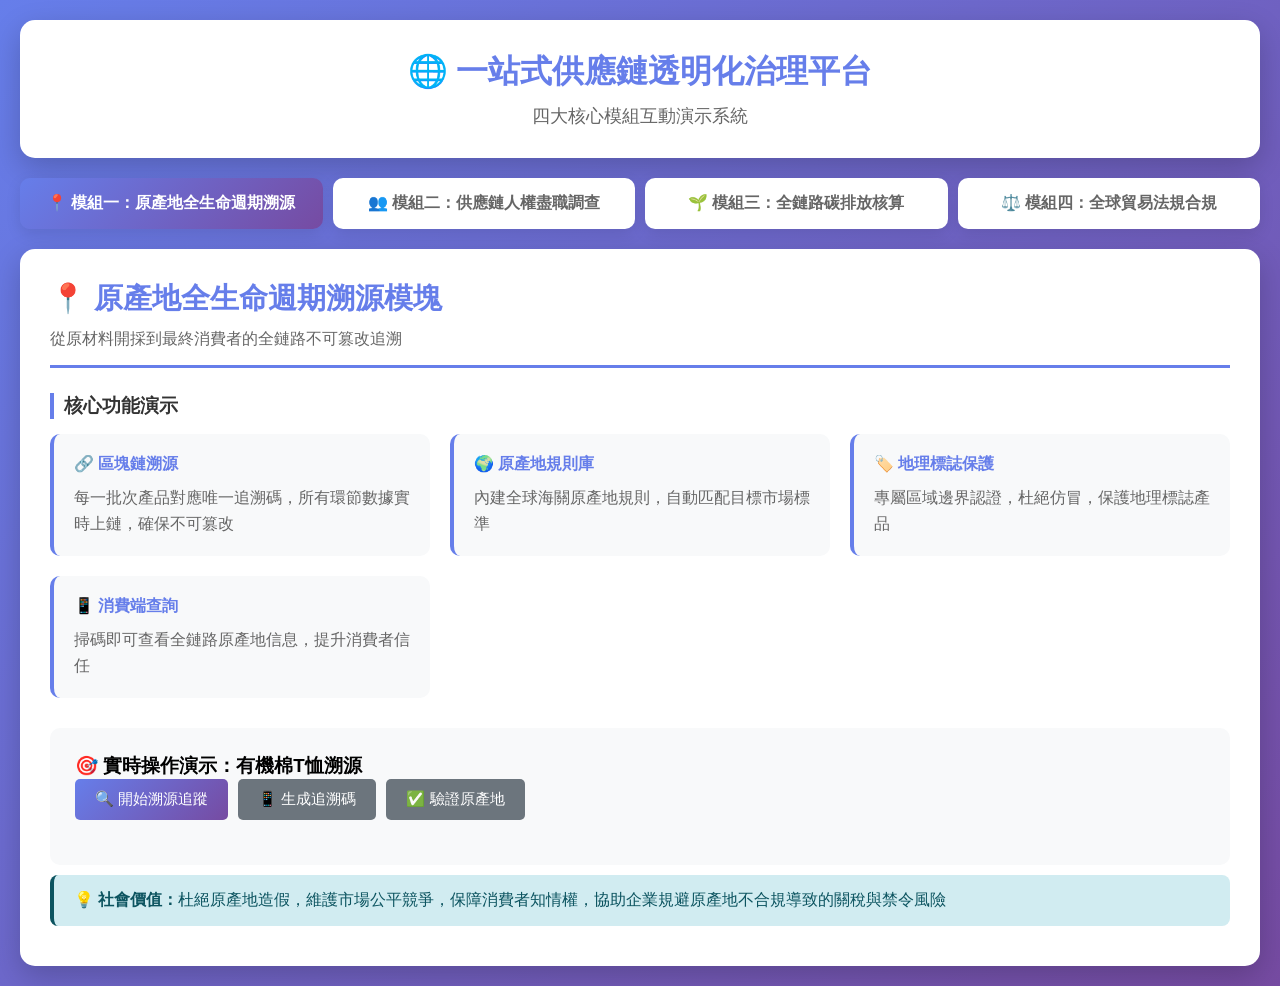
==== Qwen_html_20260528_eiwhql2lk.html @ cb11fee1 "first commit" ====
<!DOCTYPE html>
<html lang="zh-TW">
<head>
    <meta charset="UTF-8">
    <meta name="viewport" content="width=device-width, initial-scale=1.0">
    <title>一站式供應鏈透明化治理平台 - 核心模組演示</title>
    <style>
        * {
            margin: 0;
            padding: 0;
            box-sizing: border-box;
        }

        body {
            font-family: 'Microsoft JhengHei', 'PingFang TC', sans-serif;
            background: linear-gradient(135deg, #667eea 0%, #764ba2 100%);
            min-height: 100vh;
            padding: 20px;
        }

        .container {
            max-width: 1400px;
            margin: 0 auto;
        }

        .header {
            background: white;
            padding: 30px;
            border-radius: 15px;
            box-shadow: 0 10px 30px rgba(0,0,0,0.2);
            margin-bottom: 20px;
            text-align: center;
        }

        .header h1 {
            color: #667eea;
            font-size: 2em;
            margin-bottom: 10px;
        }

        .header p {
            color: #666;
            font-size: 1.1em;
        }

        .module-tabs {
            display: flex;
            gap: 10px;
            margin-bottom: 20px;
            flex-wrap: wrap;
        }

        .tab-btn {
            flex: 1;
            min-width: 200px;
            padding: 15px 25px;
            background: white;
            border: none;
            border-radius: 10px;
            cursor: pointer;
            font-size: 1em;
            font-weight: bold;
            color: #666;
            transition: all 0.3s;
            box-shadow: 0 5px 15px rgba(0,0,0,0.1);
        }

        .tab-btn:hover {
            transform: translateY(-3px);
            box-shadow: 0 8px 20px rgba(0,0,0,0.15);
        }

        .tab-btn.active {
            background: linear-gradient(135deg, #667eea 0%, #764ba2 100%);
            color: white;
        }

        .module-content {
            display: none;
            background: white;
            padding: 30px;
            border-radius: 15px;
            box-shadow: 0 10px 30px rgba(0,0,0,0.2);
            animation: fadeIn 0.5s;
        }

        .module-content.active {
            display: block;
        }

        @keyframes fadeIn {
            from { opacity: 0; transform: translateY(20px); }
            to { opacity: 1; transform: translateY(0); }
        }

        .module-header {
            border-bottom: 3px solid #667eea;
            padding-bottom: 15px;
            margin-bottom: 25px;
        }

        .module-header h2 {
            color: #667eea;
            font-size: 1.8em;
            margin-bottom: 10px;
        }

        .module-header p {
            color: #666;
        }

        .demo-section {
            margin-bottom: 30px;
        }

        .demo-section h3 {
            color: #333;
            margin-bottom: 15px;
            padding-left: 10px;
            border-left: 4px solid #667eea;
        }

        .feature-grid {
            display: grid;
            grid-template-columns: repeat(auto-fit, minmax(300px, 1fr));
            gap: 20px;
            margin-bottom: 20px;
        }

        .feature-card {
            background: #f8f9fa;
            padding: 20px;
            border-radius: 10px;
            border-left: 4px solid #667eea;
        }

        .feature-card h4 {
            color: #667eea;
            margin-bottom: 10px;
        }

        .feature-card p {
            color: #666;
            line-height: 1.6;
        }

        .interactive-demo {
            background: #f8f9fa;
            padding: 25px;
            border-radius: 10px;
            margin-top: 20px;
        }

        .demo-controls {
            display: flex;
            gap: 10px;
            margin-bottom: 20px;
            flex-wrap: wrap;
        }

        .btn {
            padding: 10px 20px;
            background: linear-gradient(135deg, #667eea 0%, #764ba2 100%);
            color: white;
            border: none;
            border-radius: 5px;
            cursor: pointer;
            font-size: 0.95em;
            transition: all 0.3s;
        }

        .btn:hover {
            transform: translateY(-2px);
            box-shadow: 0 5px 15px rgba(102, 126, 234, 0.4);
        }

        .btn-secondary {
            background: #6c757d;
        }

        .data-display {
            background: white;
            padding: 20px;
            border-radius: 8px;
            border: 1px solid #dee2e6;
            margin-top: 15px;
        }

        .traceability-tree {
            display: flex;
            flex-direction: column;
            gap: 15px;
        }

        .tree-node {
            background: linear-gradient(135deg, #667eea 0%, #764ba2 100%);
            color: white;
            padding: 15px 20px;
            border-radius: 8px;
            position: relative;
            margin-left: 30px;
        }

        .tree-node::before {
            content: "▸";
            position: absolute;
            left: -25px;
            color: #667eea;
            font-size: 1.5em;
        }

        .tree-node.supplier {
            background: linear-gradient(135deg, #f093fb 0%, #f5576c 100%);
        }

        .tree-node.manufacturer {
            background: linear-gradient(135deg, #4facfe 0%, #00f2fe 100%);
        }

        .tree-node.retailer {
            background: linear-gradient(135deg, #43e97b 0%, #38f9d7 100%);
        }

        .risk-indicator {
            display: inline-block;
            padding: 5px 12px;
            border-radius: 20px;
            font-size: 0.85em;
            font-weight: bold;
            margin-left: 10px;
        }

        .risk-low {
            background: #d4edda;
            color: #155724;
        }

        .risk-medium {
            background: #fff3cd;
            color: #856404;
        }

        .risk-high {
            background: #f8d7da;
            color: #721c24;
        }

        .stats-grid {
            display: grid;
            grid-template-columns: repeat(auto-fit, minmax(200px, 1fr));
            gap: 15px;
            margin: 20px 0;
        }

        .stat-card {
            background: linear-gradient(135deg, #667eea 0%, #764ba2 100%);
            color: white;
            padding: 20px;
            border-radius: 10px;
            text-align: center;
        }

        .stat-card .number {
            font-size: 2.5em;
            font-weight: bold;
            margin-bottom: 5px;
        }

        .stat-card .label {
            font-size: 0.9em;
            opacity: 0.9;
        }

        .progress-bar {
            width: 100%;
            height: 30px;
            background: #e9ecef;
            border-radius: 15px;
            overflow: hidden;
            margin: 10px 0;
        }

        .progress-fill {
            height: 100%;
            background: linear-gradient(90deg, #667eea 0%, #764ba2 100%);
            display: flex;
            align-items: center;
            justify-content: center;
            color: white;
            font-weight: bold;
            transition: width 0.5s;
        }

        table {
            width: 100%;
            border-collapse: collapse;
            margin-top: 15px;
        }

        th, td {
            padding: 12px;
            text-align: left;
            border-bottom: 1px solid #dee2e6;
        }

        th {
            background: #667eea;
            color: white;
        }

        tr:hover {
            background: #f8f9fa;
        }

        .badge {
            display: inline-block;
            padding: 4px 10px;
            border-radius: 12px;
            font-size: 0.85em;
            font-weight: bold;
        }

        .badge-success {
            background: #d4edda;
            color: #155724;
        }

        .badge-warning {
            background: #fff3cd;
            color: #856404;
        }

        .badge-danger {
            background: #f8d7da;
            color: #721c24;
        }

        .alert {
            padding: 15px 20px;
            border-radius: 8px;
            margin: 10px 0;
            border-left: 4px solid;
        }

        .alert-info {
            background: #d1ecf1;
            border-color: #0c5460;
            color: #0c5460;
        }

        .alert-warning {
            background: #fff3cd;
            border-color: #856404;
            color: #856404;
        }

        .alert-success {
            background: #d4edda;
            border-color: #155724;
            color: #155724;
        }

        .timeline {
            position: relative;
            padding-left: 30px;
        }

        .timeline::before {
            content: "";
            position: absolute;
            left: 10px;
            top: 0;
            bottom: 0;
            width: 2px;
            background: #667eea;
        }

        .timeline-item {
            position: relative;
            margin-bottom: 25px;
            padding: 15px;
            background: #f8f9fa;
            border-radius: 8px;
        }

        .timeline-item::before {
            content: "";
            position: absolute;
            left: -24px;
            top: 20px;
            width: 12px;
            height: 12px;
            border-radius: 50%;
            background: #667eea;
        }

        .timeline-item.completed::before {
            background: #28a745;
        }

        .timeline-item h4 {
            color: #667eea;
            margin-bottom: 5px;
        }

        .qr-code-demo {
            width: 150px;
            height: 150px;
            background: white;
            border: 3px solid #667eea;
            display: flex;
            align-items: center;
            justify-content: center;
            margin: 20px auto;
            font-size: 0.9em;
            color: #666;
        }

        @media print {
            body { background: white; }
            .module-tabs { display: none; }
            .module-content { display: block !important; page-break-after: always; }
        }
    </style>
</head>
<body>
    <div class="container">
        <div class="header">
            <h1>🌐 一站式供應鏈透明化治理平台</h1>
            <p>四大核心模組互動演示系統</p>
        </div>

        <div class="module-tabs">
            <button class="tab-btn active" onclick="showModule('module1')">
                📍 模組一：原產地全生命週期溯源
            </button>
            <button class="tab-btn" onclick="showModule('module2')">
                👥 模組二：供應鏈人權盡職調查
            </button>
            <button class="tab-btn" onclick="showModule('module3')">
                🌱 模組三：全鏈路碳排放核算
            </button>
            <button class="tab-btn" onclick="showModule('module4')">
                ⚖️ 模組四：全球貿易法規合規
            </button>
        </div>

        <!-- 模組一：原產地溯源 -->
        <div id="module1" class="module-content active">
            <div class="module-header">
                <h2>📍 原產地全生命週期溯源模塊</h2>
                <p>從原材料開採到最終消費者的全鏈路不可篡改追溯</p>
            </div>

            <div class="demo-section">
                <h3>核心功能演示</h3>
                <div class="feature-grid">
                    <div class="feature-card">
                        <h4>🔗 區塊鏈溯源</h4>
                        <p>每一批次產品對應唯一追溯碼，所有環節數據實時上鏈，確保不可篡改</p>
                    </div>
                    <div class="feature-card">
                        <h4>🌍 原產地規則庫</h4>
                        <p>內建全球海關原產地規則，自動匹配目標市場標準</p>
                    </div>
                    <div class="feature-card">
                        <h4>🏷️ 地理標誌保護</h4>
                        <p>專屬區域邊界認證，杜絕仿冒，保護地理標誌產品</p>
                    </div>
                    <div class="feature-card">
                        <h4>📱 消費端查詢</h4>
                        <p>掃碼即可查看全鏈路原產地信息，提升消費者信任</p>
                    </div>
                </div>
            </div>

            <div class="interactive-demo">
                <h3>🎯 實時操作演示：有機棉T恤溯源</h3>
                <div class="demo-controls">
                    <button class="btn" onclick="traceProduct()">🔍 開始溯源追蹤</button>
                    <button class="btn btn-secondary" onclick="generateQR()">📱 生成追溯碼</button>
                    <button class="btn btn-secondary" onclick="verifyOrigin()">✅ 驗證原產地</button>
                </div>

                <div id="traceResult" class="data-display" style="display:none;">
                    <h4>產品追溯路徑 (批次號: TX-2026-0528-001)</h4>
                    <div class="traceability-tree">
                        <div class="tree-node">
                            <strong>🌾 原材料階段 - 有機棉農場</strong><br>
                            地點：印度古吉拉特邦 | 時間：2026-01-15<br>
                            認證：GOTS有機認證 | 區塊鏈哈希：0x7f8a9b...
                        </div>
                        <div class="tree-node supplier">
                            <strong>🏭 紡紗廠</strong><br>
                            地點：印度孟買 | 時間：2026-02-10<br>
                            加工：棉花→紗線 | 能耗數據已上鏈
                        </div>
                        <div class="tree-node manufacturer">
                            <strong>✂️ 成衣製造廠</strong><br>
                            地點：孟加拉達卡 | 時間：2026-03-20<br>
                            工序：紡織→染色→裁剪→縫製<br>
                            社會合規：BSCI認證 ✅
                        </div>
                        <div class="tree-node retailer">
                            <strong>🏪 品牌倉儲 & 零售</strong><br>
                            地點：台灣台北 | 時間：2026-05-01<br>
                            狀態：已上架銷售 | 碳足跡：2.3kg CO2e
                        </div>
                    </div>

                    <div class="stats-grid" style="margin-top:20px;">
                        <div class="stat-card">
                            <div class="number">100%</div>
                            <div class="label">原產地真實性</div>
                        </div>
                        <div class="stat-card">
                            <div class="number">4</div>
                            <div class="label">供應鏈環節</div>
                        </div>
                        <div class="stat-card">
                            <div class="number">12</div>
                            <div class="label">區塊鏈記錄</div>
                        </div>
                        <div class="stat-card">
                            <div class="number">2.3kg</div>
                            <div class="label">產品碳足跡</div>
                        </div>
                    </div>
                </div>

                <div id="qrDisplay" style="display:none; text-align:center; margin-top:20px;">
                    <h4>產品追溯QR Code</h4>
                    <div class="qr-code-demo">
                        <div>
                            <div style="font-size:3em;">📱</div>
                            <div>掃描查詢完整溯源信息</div>
                            <div style="font-size:0.8em; margin-top:10px;">TX-2026-0528-001</div>
                        </div>
                    </div>
                    <p style="color:#666;">消費者掃描後可查看：原產地證明、生產過程、碳足跡、社會合規報告</p>
                </div>
            </div>

            <div class="alert alert-info">
                <strong>💡 社會價值：</strong>杜絕原產地造假，維護市場公平競爭，保障消費者知情權，協助企業規避原產地不合規導致的關稅與禁令風險
            </div>
        </div>

        <!-- 模組二：人權盡職調查 -->
        <div id="module2" class="module-content">
            <div class="module-header">
                <h2>👥 供應鏈人權盡職調查與風險管理模塊</h2>
                <p>穿透供應鏈黑箱，守護勞工人權，杜絕強迫勞動與童工</p>
            </div>

            <div class="demo-section">
                <h3>核心功能演示</h3>
                <div class="feature-grid">
                    <div class="feature-card">
                        <h4>📋 標準化盡職調查</h4>
                        <p>整合ILO核心公約、UFLPA等全球標準，形成標準化檢查清單</p>
                    </div>
                    <div class="feature-card">
                        <h4>⚠️ 實時風險預警</h4>
                        <p>多層級供應商風險實時監控，AI輿情識別潛在風險</p>
                    </div>
                    <div class="feature-card">
                        <h4>🔒 匿名舉報通道</h4>
                        <p>勞工匿名反饋加密通道，直接觸達基層，杜絕打壓報復</p>
                    </div>
                    <div class="feature-card">
                        <h4>📊 閉環整改管理</h4>
                        <p>風險整改全閉環管理，留存不可篡改的盡職調查證據鏈</p>
                    </div>
                </div>
            </div>

            <div class="interactive-demo">
                <h3>🎯 實時操作演示：供應商人權風險評估</h3>
                <div class="demo-controls">
                    <button class="btn" onclick="runRiskAssessment()">🔍 執行風險評估</button>
                    <button class="btn btn-secondary" onclick="showAnonymousReport()">📮 查看匿名舉報</button>
                    <button class="btn btn-secondary" onclick="generateAuditReport()">📄 生成審計報告</button>
                </div>

                <div id="riskDashboard" class="data-display" style="display:none;">
                    <h4>供應鏈人權風險儀表板</h4>
                    
                    <div class="stats-grid">
                        <div class="stat-card">
                            <div class="number">156</div>
                            <div class="label">供應商總數</div>
                        </div>
                        <div class="stat-card">
                            <div class="number">12</div>
                            <div class="label">高風險供應商</div>
                        </div>
                        <div class="stat-card">
                            <div class="number">34</div>
                            <div class="label">中風險供應商</div>
                        </div>
                        <div class="stat-card">
                            <div class="number">98%</div>
                            <div class="label">合規率</div>
                        </div>
                    </div>

                    <h4 style="margin-top:20px;">高風險供應商清單</h4>
                    <table>
                        <thead>
                            <tr>
                                <th>供應商名稱</th>
                                <th>所在國家</th>
                                <th>風險類型</th>
                                <th>風險等級</th>
                                <th>狀態</th>
                            </tr>
                        </thead>
                        <tbody>
                            <tr>
                                <td>XX紡織有限公司</td>
                                <td>孟加拉</td>
                                <td>工時超標、薪資延遲</td>
                                <td><span class="badge badge-danger">高風險</span></td>
                                <td>整改中</td>
                            </tr>
                            <tr>
                                <td>YY製衣廠</td>
                                <td>柬埔寨</td>
                                <td>安全設施不足</td>
                                <td><span class="badge badge-warning">中風險</span></td>
                                <td>待審核</td>
                            </tr>
                            <tr>
                                <td>ZZ印染廠</td>
                                <td>越南</td>
                                <td>環保違規</td>
                                <td><span class="badge badge-warning">中風險</span></td>
                                <td>已整改</td>
                            </tr>
                        </tbody>
                    </table>

                    <h4 style="margin-top:20px;">AI風險預警 (最近7天)</h4>
                    <div class="alert alert-warning">
                        <strong>⚠️ 預警 #2026-0527：</strong>監測到孟加拉某供應商所在地區發生勞工抗議事件，建議啟動緊急盡職調查
                    </div>
                    <div class="alert alert-success">
                        <strong>✅ 已解決 #2026-0520：</strong>柬埔寨供應商已完成安全設施整改，第三方驗證通過
                    </div>
                </div>

                <div id="anonymousReport" class="data-display" style="display:none;">
                    <h4>🔒 勞工匿名舉報通道 (加密保護)</h4>
                    <div class="timeline">
                        <div class="timeline-item completed">
                            <h4>舉報 #AR-2026-001</h4>
                            <p><strong>時間：</strong>2026-05-25 14:30<br>
                            <strong>工廠：</strong>XX紡織廠 (已匿名化)<br>
                            <strong>內容：</strong>反映加班時間超過法定上限，且未支付加班費<br>
                            <strong>狀態：</strong> <span class="badge badge-success">已處理</span></p>
                            <p><strong>處理結果：</strong>已啟動調查，確認違規事實，要求工廠補發加班費並調整工時制度</p>
                        </div>
                        <div class="timeline-item">
                            <h4>舉報 #AR-2026-002</h4>
                            <p><strong>時間：</strong>2026-05-27 09:15<br>
                            <strong>工廠：</strong>YY製衣廠 (已匿名化)<br>
                            <strong>內容：</strong>宿舍條件惡劣，衛生設施不足<br>
                            <strong>狀態：</strong> <span class="badge badge-warning">調查中</span></p>
                        </div>
                    </div>
                </div>
            </div>

            <div class="alert alert-info">
                <strong>💡 社會價值：</strong>穿透供應鏈黑箱，從被動合規轉向主動勞工權益保護，杜絕強迫勞動、童工等人權侵害，協助企業符合全球人權監管要求
            </div>
        </div>

        <!-- 模組三：碳排放核算 -->
        <div id="module3" class="module-content">
            <div class="module-header">
                <h2>🌱 全鏈路碳排放核算與減排管理模塊</h2>
                <p>覆蓋範圍1、2、3全口徑碳排，精準核算，智能減排</p>
            </div>

            <div class="demo-section">
                <h3>核心功能演示</h3>
                <div class="feature-grid">
                    <div class="feature-card">
                        <h4>📊 全口徑核算</h4>
                        <p>覆蓋範圍1、2、3碳排放，穿透至供應鏈全環節，數據上鏈不可篡改</p>
                    </div>
                    <div class="feature-card">
                        <h4>🎯 科學碳目標</h4>
                        <p>協助企業設定SBTi目標，AI識別高碳排環節，提供減排方案</p>
                    </div>
                    <div class="feature-card">
                        <h4>📑 自動報告生成</h4>
                        <p>自動生成符合CBAM、ISO14064標準的報告，對接監管申報</p>
                    </div>
                    <div class="feature-card">
                        <h4>🏷️ 產品碳足跡</h4>
                        <p>單產品碳足跡與追溯碼綁定，實現消費端可視化</p>
                    </div>
                </div>
            </div>

            <div class="interactive-demo">
                <h3>🎯 實時操作演示：產品碳足跡計算</h3>
                <div class="demo-controls">
                    <button class="btn" onclick="calculateCarbon()">🧮 計算碳足跡</button>
                    <button class="btn btn-secondary" onclick="showReductionPlan()">💡 查看減排方案</button>
                    <button class="btn btn-secondary" onclick="generateCBAMReport()">📄 生成CBAM報告</button>
                </div>

                <div id="carbonDashboard" class="data-display" style="display:none;">
                    <h4>產品碳足跡分析 (有機棉T恤)</h4>
                    
                    <div class="stats-grid">
                        <div class="stat-card">
                            <div class="number">2.3</div>
                            <div class="label">kg CO2e/件</div>
                        </div>
                        <div class="stat-card">
                            <div class="number">45%</div>
                            <div class="label">範圍3排放佔比</div>
                        </div>
                        <div class="stat-card">
                            <div class="number">-15%</div>
                            <div class="label">較去年減排</div>
                        </div>
                        <div class="stat-card">
                            <div class="number">A</div>
                            <div class="label">碳效率等級</div>
                        </div>
                    </div>

                    <h4 style="margin-top:20px;">碳排放分解 (全生命週期)</h4>
                    <div style="margin:15px 0;">
                        <div style="margin-bottom:10px;">
                            <div style="display:flex; justify-content:space-between; margin-bottom:5px;">
                                <span>原材料生產 (棉花種植)</span>
                                <span>0.8 kg CO2e (35%)</span>
                            </div>
                            <div class="progress-bar">
                                <div class="progress-fill" style="width:35%">35%</div>
                            </div>
                        </div>
                        <div style="margin-bottom:10px;">
                            <div style="display:flex; justify-content:space-between; margin-bottom:5px;">
                                <span>紡紗與織布</span>
                                <span>0.6 kg CO2e (26%)</span>
                            </div>
                            <div class="progress-bar">
                                <div class="progress-fill" style="width:26%">26%</div>
                            </div>
                        </div>
                        <div style="margin-bottom:10px;">
                            <div style="display:flex; justify-content:space-between; margin-bottom:5px;">
                                <span>染色與後整理</span>
                                <span>0.5 kg CO2e (22%)</span>
                            </div>
                            <div class="progress-bar">
                                <div class="progress-fill" style="width:22%">22%</div>
                            </div>
                        </div>
                        <div style="margin-bottom:10px;">
                            <div style="display:flex; justify-content:space-between; margin-bottom:5px;">
                                <span>成衣製造</span>
                                <span>0.3 kg CO2e (13%)</span>
                            </div>
                            <div class="progress-bar">
                                <div class="progress-fill" style="width:13%">13%</div>
                            </div>
                        </div>
                        <div style="margin-bottom:10px;">
                            <div style="display:flex; justify-content:space-between; margin-bottom:5px;">
                                <span>運輸與物流</span>
                                <span>0.1 kg CO2e (4%)</span>
                            </div>
                            <div class="progress-bar">
                                <div class="progress-fill" style="width:4%">4%</div>
                            </div>
                        </div>
                    </div>

                    <h4 style="margin-top:20px;">區塊鏈碳數據記錄</h4>
                    <table>
                        <thead>
                            <tr>
                                <th>環節</th>
                                <th>碳排放量</th>
                                <th>數據來源</th>
                                <th>上鏈時間</th>
                                <th>驗證狀態</th>
                            </tr>
                        </thead>
                        <tbody>
                            <tr>
                                <td>棉花種植</td>
                                <td>0.8 kg CO2e</td>
                                <td>IoT傳感器 + 農場記錄</td>
                                <td>2026-01-15</td>
                                <td><span class="badge badge-success">已驗證</span></td>
                            </tr>
                            <tr>
                                <td>紡紗</td>
                                <td>0.35 kg CO2e</td>
                                <td>電表數據 + 生產記錄</td>
                                <td>2026-02-10</td>
                                <td><span class="badge badge-success">已驗證</span></td>
                            </tr>
                            <tr>
                                <td>染色</td>
                                <td>0.5 kg CO2e</td>
                                <td>能源管理系統</td>
                                <td>2026-03-05</td>
                                <td><span class="badge badge-success">已驗證</span></td>
                            </tr>
                        </tbody>
                    </table>
                </div>

                <div id="reductionPlan" class="data-display" style="display:none;">
                    <h4> AI智能減排方案建議</h4>
                    <div class="timeline">
                        <div class="timeline-item completed">
                            <h4>方案1：使用可再生能源</h4>
                            <p><strong>實施環節：</strong>染色與後整理<br>
                            <strong>預期減排：</strong>0.25 kg CO2e/件 (11%)<br>
                            <strong>投資成本：</strong>NT$ 500,000<br>
                            <strong>回報期：</strong>3.2年<br>
                            <strong>狀態：</strong> <span class="badge badge-success">已實施</span></p>
                        </div>
                        <div class="timeline-item">
                            <h4>方案2：優化物流路線</h4>
                            <p><strong>實施環節：</strong>運輸與物流<br>
                            <strong>預期減排：</strong>0.05 kg CO2e/件 (2%)<br>
                            <strong>投資成本：</strong>NT$ 100,000<br>
                            <strong>回報期：</strong>1.5年<br>
                            <strong>狀態：</strong> <span class="badge badge-warning">規劃中</span></p>
                        </div>
                        <div class="timeline-item">
                            <h4>方案3：採用有機染料</h4>
                            <p><strong>實施環節：</strong>染色工藝<br>
                            <strong>預期減排：</strong>0.15 kg CO2e/件 (6.5%)<br>
                            <strong>投資成本：</strong>NT$ 300,000<br>
                            <strong>回報期：</strong>4年<br>
                            <strong>狀態：</strong> <span class="badge badge-warning">評估中</span></p>
                        </div>
                    </div>
                </div>
            </div>

            <div class="alert alert-info">
                <strong>💡 社會價值：</strong>推動供應鏈全鏈路碳減排，協助企業應對全球碳中和監管，規避碳關稅風險，助力國家與企業碳中和目標達成
            </div>
        </div>

        <!-- 模組四：貿易法規合規 -->
        <div id="module4" class="module-content">
            <div class="module-header">
                <h2>⚖️ 全球貿易法規合規管理模塊</h2>
                <p>實時同步全球法規，自動筛查風險，降低合規成本</p>
            </div>

            <div class="demo-section">
                <h3>核心功能演示</h3>
                <div class="feature-grid">
                    <div class="feature-card">
                        <h4>📚 全球法規庫</h4>
                        <p>每日同步各國原產地規則、制裁清單、進出口管制、環保禁令</p>
                    </div>
                    <div class="feature-card">
                        <h4>🔍 自動風險筛查</h4>
                        <p>全鏈路合規風險自動筛查，實時預警制裁、禁令、關稅風險</p>
                    </div>
                    <div class="feature-card">
                        <h4>📁 合規文件管理</h4>
                        <p>合規文件加密上鏈，形成完整證據鏈，一鍵生成清關文件</p>
                    </div>
                    <div class="feature-card">
                        <h4>🔔 新法規預警</h4>
                        <p>新法規預警與定製化應對方案、線上培訓</p>
                    </div>
                </div>
            </div>

            <div class="interactive-demo">
                <h3>🎯 實時操作演示：貿易合規檢查</h3>
                <div class="demo-controls">
                    <button class="btn" onclick="checkCompliance()">🔍 執行合規檢查</button>
                    <button class="btn btn-secondary" onclick="showRegulationUpdates()">📢 查看法規更新</button>
                    <button class="btn btn-secondary" onclick="generateCustomsDoc()">📄 生成清關文件</button>
                </div>

                <div id="complianceDashboard" class="data-display" style="display:none;">
                    <h4>貿易合規風險檢查報告</h4>
                    
                    <div class="stats-grid">
                        <div class="stat-card">
                            <div class="number">156</div>
                            <div class="label">法規條目檢查</div>
                        </div>
                        <div class="stat-card">
                            <div class="number">3</div>
                            <div class="label">風險警示</div>
                        </div>
                        <div class="stat-card">
                            <div class="number">98%</div>
                            <div class="label">合規率</div>
                        </div>
                        <div class="stat-card">
                            <div class="number">A+</div>
                            <div class="label">合規等級</div>
                        </div>
                    </div>

                    <h4 style="margin-top:20px;">⚠️ 風險警示清單</h4>
                    <div class="alert alert-warning">
                        <strong>⚠️ UFLPA合規風險 (中等)</strong><br>
                        供應商XX位於新疆地區，需補充提供完整供應鏈盡職調查文件，證明不涉及強迫勞動<br>
                        <strong>建議行動：</strong>提交第三方審核報告、勞工合同、工資支付記錄
                    </div>
                    <div class="alert alert-warning">
                        <strong>⚠️ CBAM碳關稅風險 (低)</strong><br>
                        產品碳足跡為2.3kg CO2e，低於歐盟同類產品平均值，但需準備完整碳核算報告<br>
                        <strong>建議行動：</strong>準備ISO14064認證報告
                    </div>
                    <div class="alert alert-success">
                        <strong>✅ 原產地規則合規</strong><br>
                        產品符合RCEP原產地規則，可享受關稅優惠<br>
                        <strong>優惠幅度：</strong>關稅從8%降至0%
                    </div>

                    <h4 style="margin-top:20px;">📋 合規文件清單</h4>
                    <table>
                        <thead>
                            <tr>
                                <th>文件名稱</th>
                                <th>適用法規</th>
                                <th>有效期</th>
                                <th>狀態</th>
                                <th>操作</th>
                            </tr>
                        </thead>
                        <tbody>
                            <tr>
                                <td>原產地證明書</td>
                                <td>RCEP</td>
                                <td>2026-12-31</td>
                                <td><span class="badge badge-success">有效</span></td>
                                <td><button class="btn" style="padding:5px 10px; font-size:0.85em;">下載</button></td>
                            </tr>
                            <tr>
                                <td>社會合規審計報告</td>
                                <td>UFLPA/CSDDD</td>
                                <td>2026-08-15</td>
                                <td><span class="badge badge-warning">即將到期</span></td>
                                <td><button class="btn" style="padding:5px 10px; font-size:0.85em;">更新</button></td>
                            </tr>
                            <tr>
                                <td>碳足跡驗證報告</td>
                                <td>CBAM</td>
                                <td>2027-01-31</td>
                                <td><span class="badge badge-success">有效</span></td>
                                <td><button class="btn" style="padding:5px 10px; font-size:0.85em;">下載</button></td>
                            </tr>
                            <tr>
                                <td>GOTS有機認證</td>
                                <td>歐盟進口要求</td>
                                <td>2026-11-30</td>
                                <td><span class="badge badge-success">有效</span></td>
                                <td><button class="btn" style="padding:5px 10px; font-size:0.85em;">下載</button></td>
                            </tr>
                        </tbody>
                    </table>
                </div>

                <div id="regulationUpdates" class="data-display" style="display:none;">
                    <h4>📢 最新法規更新 (2026年5月)</h4>
                    <div class="timeline">
                        <div class="timeline-item">
                            <h4>歐盟CSDDD實施細則發布</h4>
                            <p><strong>發布日期：</strong>2026-05-20<br>
                            <strong>生效日期：</strong>2026-07-01<br>
                            <strong>影響範圍：</strong>年營收超過€4.5億的企業<br>
                            <strong>主要內容：</strong>明確供應鏈人權與環境盡職調查義務，違規最高可處全球營業額5%罰款<br>
                            <strong>應對建議：</strong>立即啟動供應鏈盡職調查體系升級</p>
                        </div>
                        <div class="timeline-item">
                            <h4>美國UFLPA實體清單更新</h4>
                            <p><strong>發布日期：</strong>2026-05-15<br>
                            <strong>生效日期：</strong>立即生效<br>
                            <strong>新增實體：</strong>12家紡織與電子企業<br>
                            <strong>影響：</strong>涉及這些實體的產品禁止進口美國<br>
                            <strong>應對建議：</strong>立即筛查供應商名單，避免使用清單企業產品</p>
                        </div>
                        <div class="timeline-item">
                            <h4>CBAM過渡期報告要求調整</h4>
                            <p><strong>發布日期：</strong>2026-05-10<br>
                            <strong>生效日期：</strong>2026-06-01<br>
                            <strong>調整內容：</strong>簡化過渡期報告格式，但要求更詳細的範圍3排放數據<br>
                            <strong>應對建議：</strong>更新碳核算系統，加強供應鏈碳數據收集</p>
                        </div>
                    </div>
                </div>
            </div>

            <div class="alert alert-info">
                <strong>💡 社會價值：</strong>降低企業跨國貿易合規成本，尤其是中小微企業合規門檻，減少貿易摩擦與損失，維護全球貿易公平透明
            </div>
        </div>
    </div>

    <script>
        // 模組切換功能
        function showModule(moduleId) {
            // 隱藏所有模組
            document.querySelectorAll('.module-content').forEach(module => {
                module.classList.remove('active');
            });
            
            // 取消所有按鈕激活狀態
            document.querySelectorAll('.tab-btn').forEach(btn => {
                btn.classList.remove('active');
            });
            
            // 顯示選中的模組
            document.getElementById(moduleId).classList.add('active');
            
            // 激活對應按鈕
            event.target.classList.add('active');
        }

        // 模組一功能
        function traceProduct() {
            document.getElementById('traceResult').style.display = 'block';
            alert('✅ 溯源追蹤完成！\n\n已顯示從原材料到零售的完整供應鏈路徑\n所有數據均已上鏈，不可篡改');
        }

        function generateQR() {
            document.getElementById('qrDisplay').style.display = 'block';
            alert('📱 QR Code已生成！\n\n消費者掃描後可查看：\n- 原產地證明\n- 生產過程記錄\n- 碳足跡信息\n- 社會合規報告');
        }

        function verifyOrigin() {
            alert('✅ 原產地驗證通過！\n\n驗證結果：\n- 有機棉產地：印度古吉拉特邦 ✓\n- GOTS認證：有效 ✓\n- 區塊鏈記錄：12條完整記錄 ✓\n- 原產地真實性：100%');
        }

        // 模組二功能
        function runRiskAssessment() {
            document.getElementById('riskDashboard').style.display = 'block';
            alert('🔍 風險評估完成！\n\n評估結果：\n- 總供應商：156家\n- 高風險：12家 (7.7%)\n- 中風險：34家 (21.8%)\n- 低風險：110家 (70.5%)\n\n已生成詳細報告，請查看儀表板');
        }

        function showAnonymousReport() {
            document.getElementById('anonymousReport').style.display = 'block';
            alert('🔒 已進入匿名舉報系統\n\n所有舉報信息均已加密\n舉報人身份受到嚴格保護\n系統已自動啟動調查流程');
        }

        function generateAuditReport() {
            alert('📄 審計報告已生成！\n\n報告包含：\n- 供應商人權合規狀況\n- 風險評估結果\n- 整改建議清單\n- 盡職調查證據鏈\n\n報告已上傳區塊鏈，不可篡改');
        }

        // 模組三功能
        function calculateCarbon() {
            document.getElementById('carbonDashboard').style.display = 'block';
            alert('🧮 碳足跡計算完成！\n\n產品碳足跡：2.3 kg CO2e/件\n分解：\n- 原材料：35%\n- 紡紗織布：26%\n- 染色：22%\n- 製造：13%\n- 運輸：4%');
        }

        function showReductionPlan() {
            document.getElementById('reductionPlan').style.display = 'block';
            alert('💡 AI已生成減排方案！\n\n建議方案：\n1. 使用可再生能源 (減排11%)\n2. 優化物流路線 (減排2%)\n3. 採用有機染料 (減排6.5%)\n\n總體潛力：減排19.5%');
        }

        function generateCBAMReport() {
            alert('📄 CBAM報告已生成！\n\n報告符合：\n- 歐盟CBAM要求 ✓\n- ISO14064標準 ✓\n- GHG Protocol ✓\n\n報告已準備好提交歐盟監管系統');
        }

        // 模組四功能
        function checkCompliance() {
            document.getElementById('complianceDashboard').style.display = 'block';
            alert('🔍 合規檢查完成！\n\n檢查結果：\n- 檢查法規條目：156項\n- 風險警示：3項\n- 合規率：98%\n- 合規等級：A+\n\n請查看詳細報告');
        }

        function showRegulationUpdates() {
            document.getElementById('regulationUpdates').style.display = 'block';
            alert('📢 最新法規更新\n\n近期重要更新：\n1. 歐盟CSDDD實施細則 (5/20)\n2. 美國UFLPA實體清單更新 (5/15)\n3. CBAM報告要求調整 (5/10)\n\n請查看詳細內容及應對建議');
        }

        function generateCustomsDoc() {
            alert('📄 清關文件已生成！\n\n文件清單：\n- 原產地證明書 (RCEP)\n- 商業發票\n- 裝箱單\n- 社會合規聲明\n- 碳足跡報告\n\n所有文件已加密上鏈，可一鍵下載');
        }

        // 頁面加載完成提示
        window.onload = function() {
            alert('👋 歡迎使用一站式供應鏈透明化治理平台演示系統\n\n請點擊上方標籤切換四大核心模組\n每個模組都包含互動演示功能');
        };
    </script>
</body>
</html>
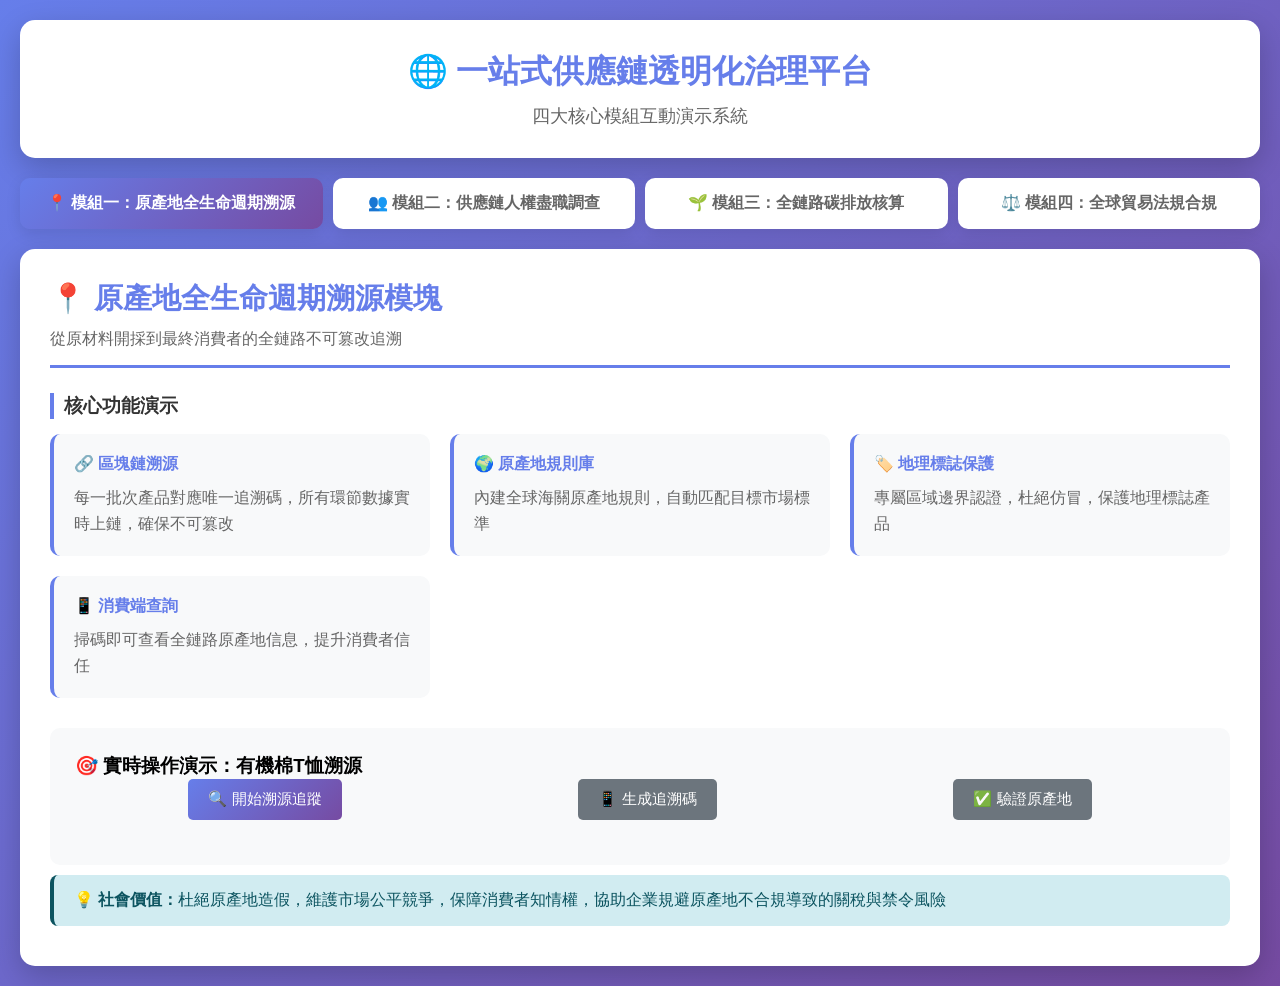
==== commit efb082a4: "1234" ====
--- a/Qwen_html_20260528_eiwhql2lk.html
+++ b/Qwen_html_20260528_eiwhql2lk.html
@@ -6,7 +6,7 @@
     <title>一站式供應鏈透明化治理平台 - 核心模組演示</title>
     <style>
         * {
-            margin: 0;
+            margin: auto;
             padding: 0;
             box-sizing: border-box;
         }
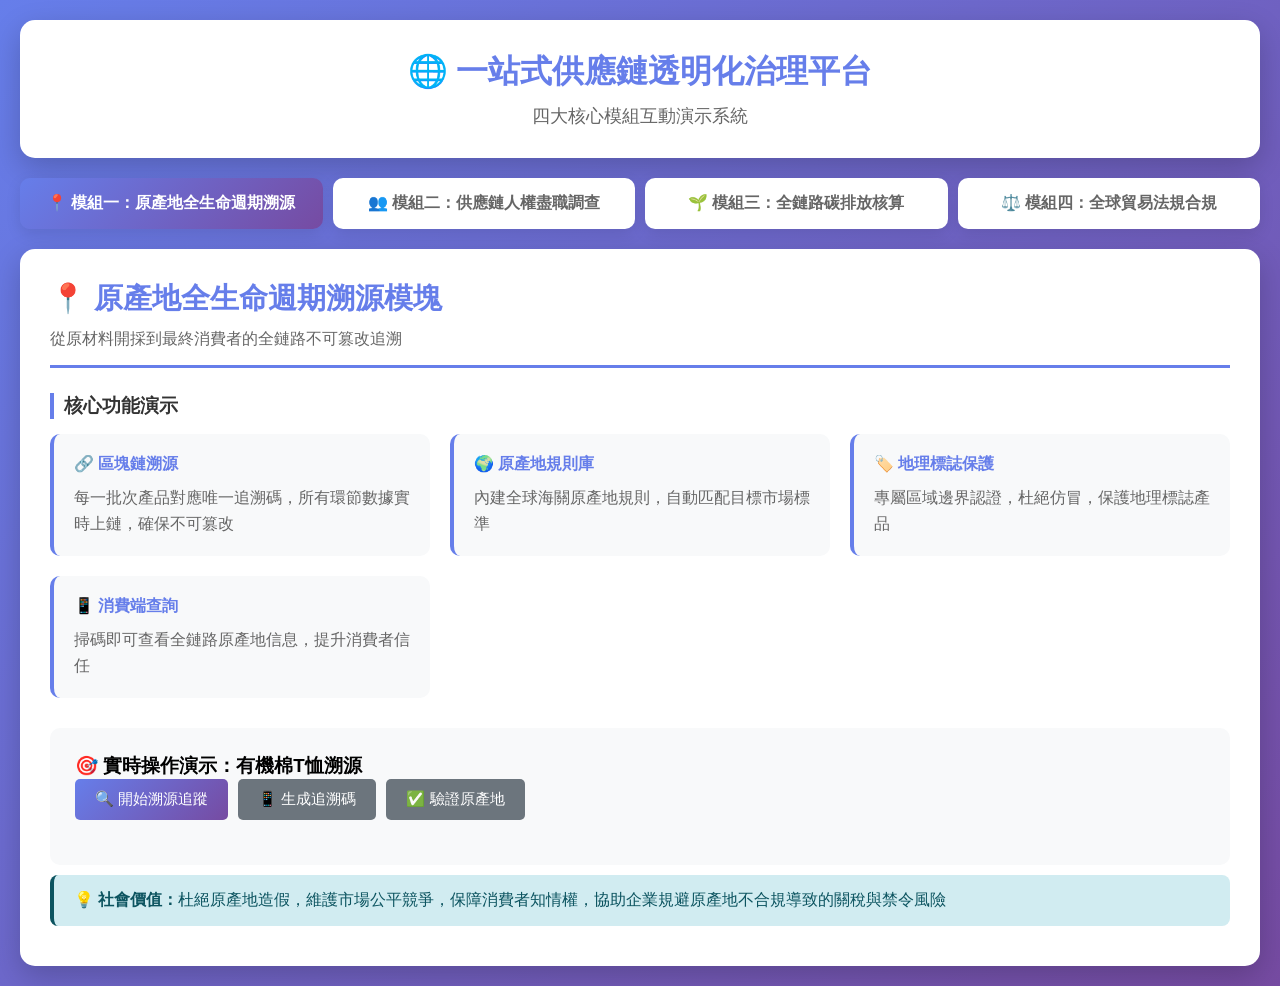
==== commit 0eed58de: "000" ====
--- a/Qwen_html_20260528_eiwhql2lk.html
+++ b/Qwen_html_20260528_eiwhql2lk.html
@@ -6,7 +6,7 @@
     <title>一站式供應鏈透明化治理平台 - 核心模組演示</title>
     <style>
         * {
-            margin: auto;
+            margin: 0;
             padding: 0;
             box-sizing: border-box;
         }
